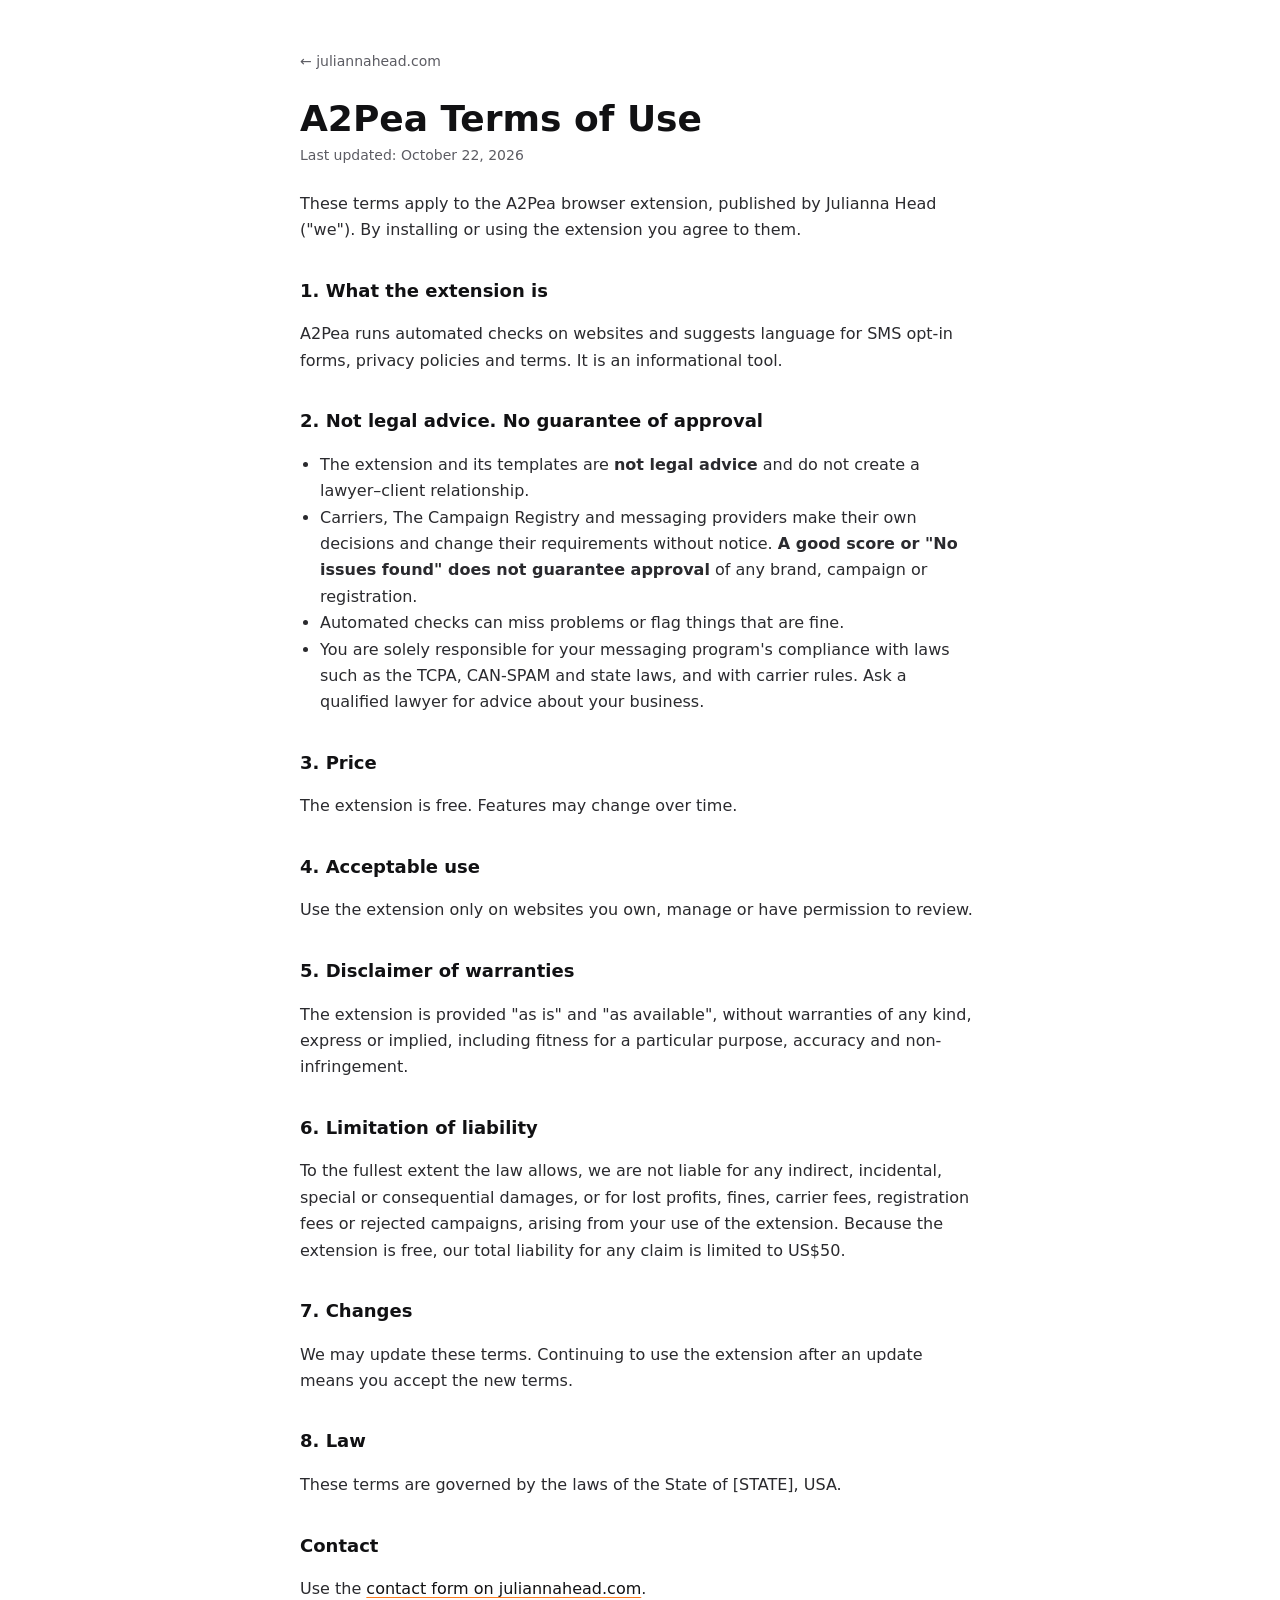
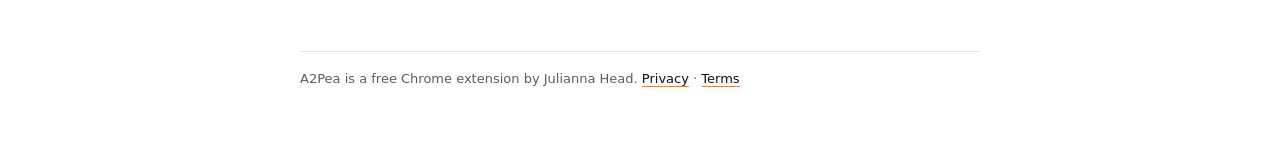
==== a2pea/terms/index.html @ 1d0c07b4 "Add A2Pea extension privacy and terms pages with subtle footer links Co-Authored-By: Claude Opus 5.5" ====
<!doctype html>
<html lang="en">
<head>
  <meta charset="utf-8" />
  <meta name="viewport" content="width=device-width, initial-scale=1" />
  <title>Terms of Use | A2Pea</title>
  <meta name="description" content="Terms of use for the free A2Pea Chrome extension." />
  <link rel="canonical" href="https://juliannahead.com/a2pea/terms/" />
  <link rel="icon" href="/favicon.svg" type="image/svg+xml" />
  <style>
    :root { --ink:#111113; --grey:#5c5c63; --line:#e6e6e8; --accent:#ff7a1a; }
    * { box-sizing: border-box; }
    body { margin: 0; background: #fff; color: var(--ink); font: 16px/1.65 "Inter", system-ui, -apple-system, "Segoe UI", sans-serif; }
    main { max-width: 720px; margin: 0 auto; padding: 48px 20px 72px; }
    .back { font-size: 14px; color: var(--grey); text-decoration: none; }
    .back:hover { color: var(--accent); }
    h1 { font-size: clamp(28px, 5vw, 36px); line-height: 1.15; margin: 24px 0 4px; }
    h2 { font-size: 18px; margin: 32px 0 6px; }
    p, li { color: #2a2a2e; }
    ul { padding-left: 20px; }
    .updated { color: var(--grey); font-size: 14px; margin: 0 0 24px; }
    a { color: var(--ink); text-decoration-color: var(--accent); text-underline-offset: 3px; }
    a:hover { color: var(--accent); }
    ::selection { background: var(--accent); color: #fff; }
    footer { border-top: 1px solid var(--line); margin-top: 48px; padding-top: 16px; font-size: 13px; color: var(--grey); }
  </style>
</head>
<body>
  <main>
    <a class="back" href="/">← juliannahead.com</a>
    <h1>A2Pea Terms of Use</h1>
    <p class="updated">Last updated: October 22, 2026</p>
    <article>
      <p>These terms apply to the A2Pea browser extension, published by Julianna Head ("we"). By installing or using the extension you agree to them.</p>
      <h2>1. What the extension is</h2>
      <p>A2Pea runs automated checks on websites and suggests language for SMS opt-in forms, privacy policies and terms. It is an informational tool.</p>
      <h2>2. Not legal advice. No guarantee of approval</h2>
      <ul>
        <li>The extension and its templates are <strong>not legal advice</strong> and do not create a lawyer–client relationship.</li>
        <li>Carriers, The Campaign Registry and messaging providers make their own decisions and change their requirements without notice. <strong>A good score or "No issues found" does not guarantee approval</strong> of any brand, campaign or registration.</li>
        <li>Automated checks can miss problems or flag things that are fine.</li>
        <li>You are solely responsible for your messaging program's compliance with laws such as the TCPA, CAN-SPAM and state laws, and with carrier rules. Ask a qualified lawyer for advice about your business.</li>
      </ul>
      <h2>3. Price</h2>
      <p>The extension is free. Features may change over time.</p>
      <h2>4. Acceptable use</h2>
      <p>Use the extension only on websites you own, manage or have permission to review.</p>
      <h2>5. Disclaimer of warranties</h2>
      <p>The extension is provided "as is" and "as available", without warranties of any kind, express or implied, including fitness for a particular purpose, accuracy and non-infringement.</p>
      <h2>6. Limitation of liability</h2>
      <p>To the fullest extent the law allows, we are not liable for any indirect, incidental, special or consequential damages, or for lost profits, fines, carrier fees, registration fees or rejected campaigns, arising from your use of the extension. Because the extension is free, our total liability for any claim is limited to US$50.</p>
      <h2>7. Changes</h2>
      <p>We may update these terms. Continuing to use the extension after an update means you accept the new terms.</p>
      <h2>8. Law</h2>
      <p>These terms are governed by the laws of the State of [STATE], USA.</p>
      <h2>Contact</h2>
      <p>Use the <a href="/#contact">contact form on juliannahead.com</a>.</p>
    </article>
    <footer>A2Pea is a free Chrome extension by Julianna Head. <a href="/a2pea/privacy/">Privacy</a> · <a href="/a2pea/terms/">Terms</a></footer>
  </main>
</body>
</html>
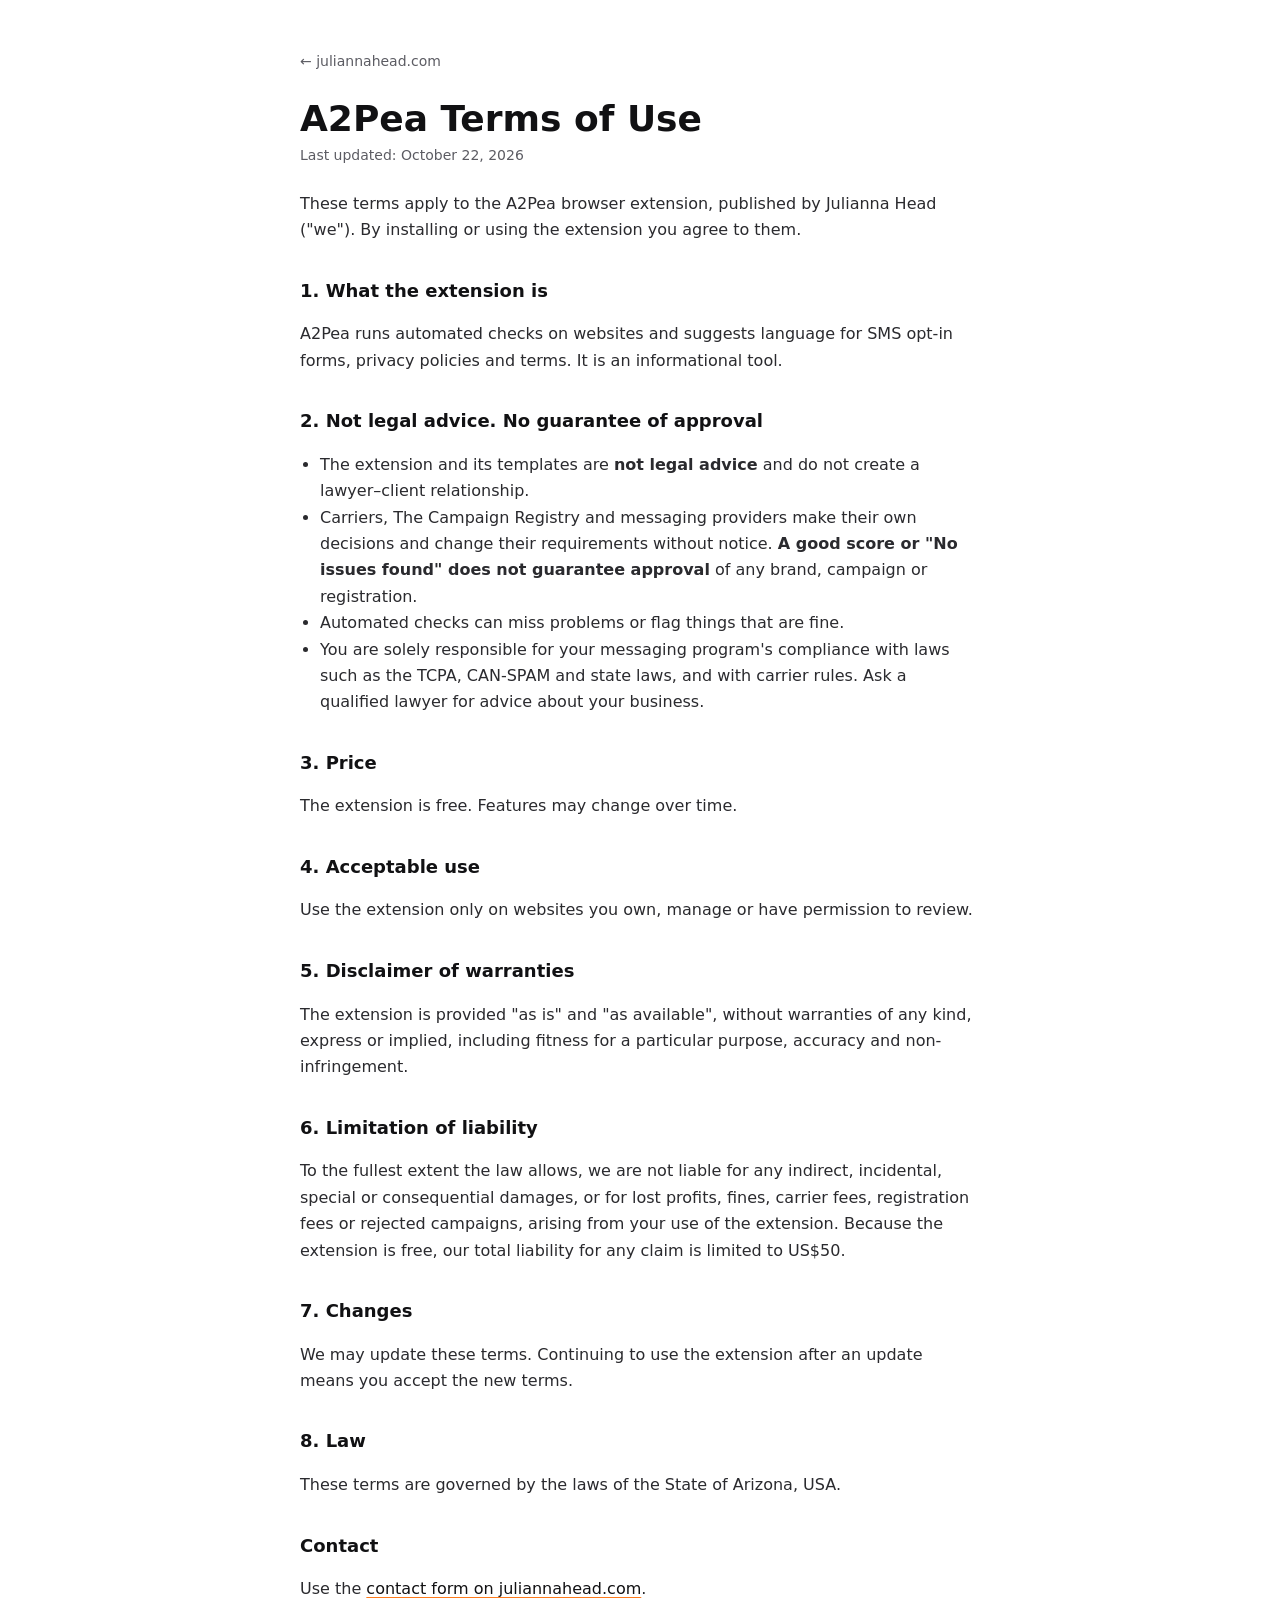
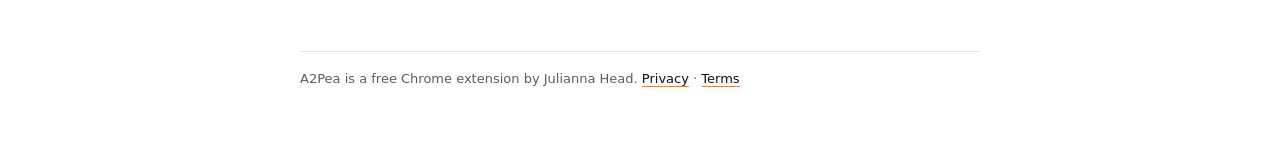
==== commit 1936d007: "A2Pea terms: governed by Arizona law Co-Authored-By: Claude Opus 5.5 (1M context) <noreply@anthropic" ====
--- a/a2pea/terms/index.html
+++ b/a2pea/terms/index.html
@@ -52,7 +52,7 @@
       <h2>7. Changes</h2>
       <p>We may update these terms. Continuing to use the extension after an update means you accept the new terms.</p>
       <h2>8. Law</h2>
-      <p>These terms are governed by the laws of the State of [STATE], USA.</p>
+      <p>These terms are governed by the laws of the State of Arizona, USA.</p>
       <h2>Contact</h2>
       <p>Use the <a href="/#contact">contact form on juliannahead.com</a>.</p>
     </article>
